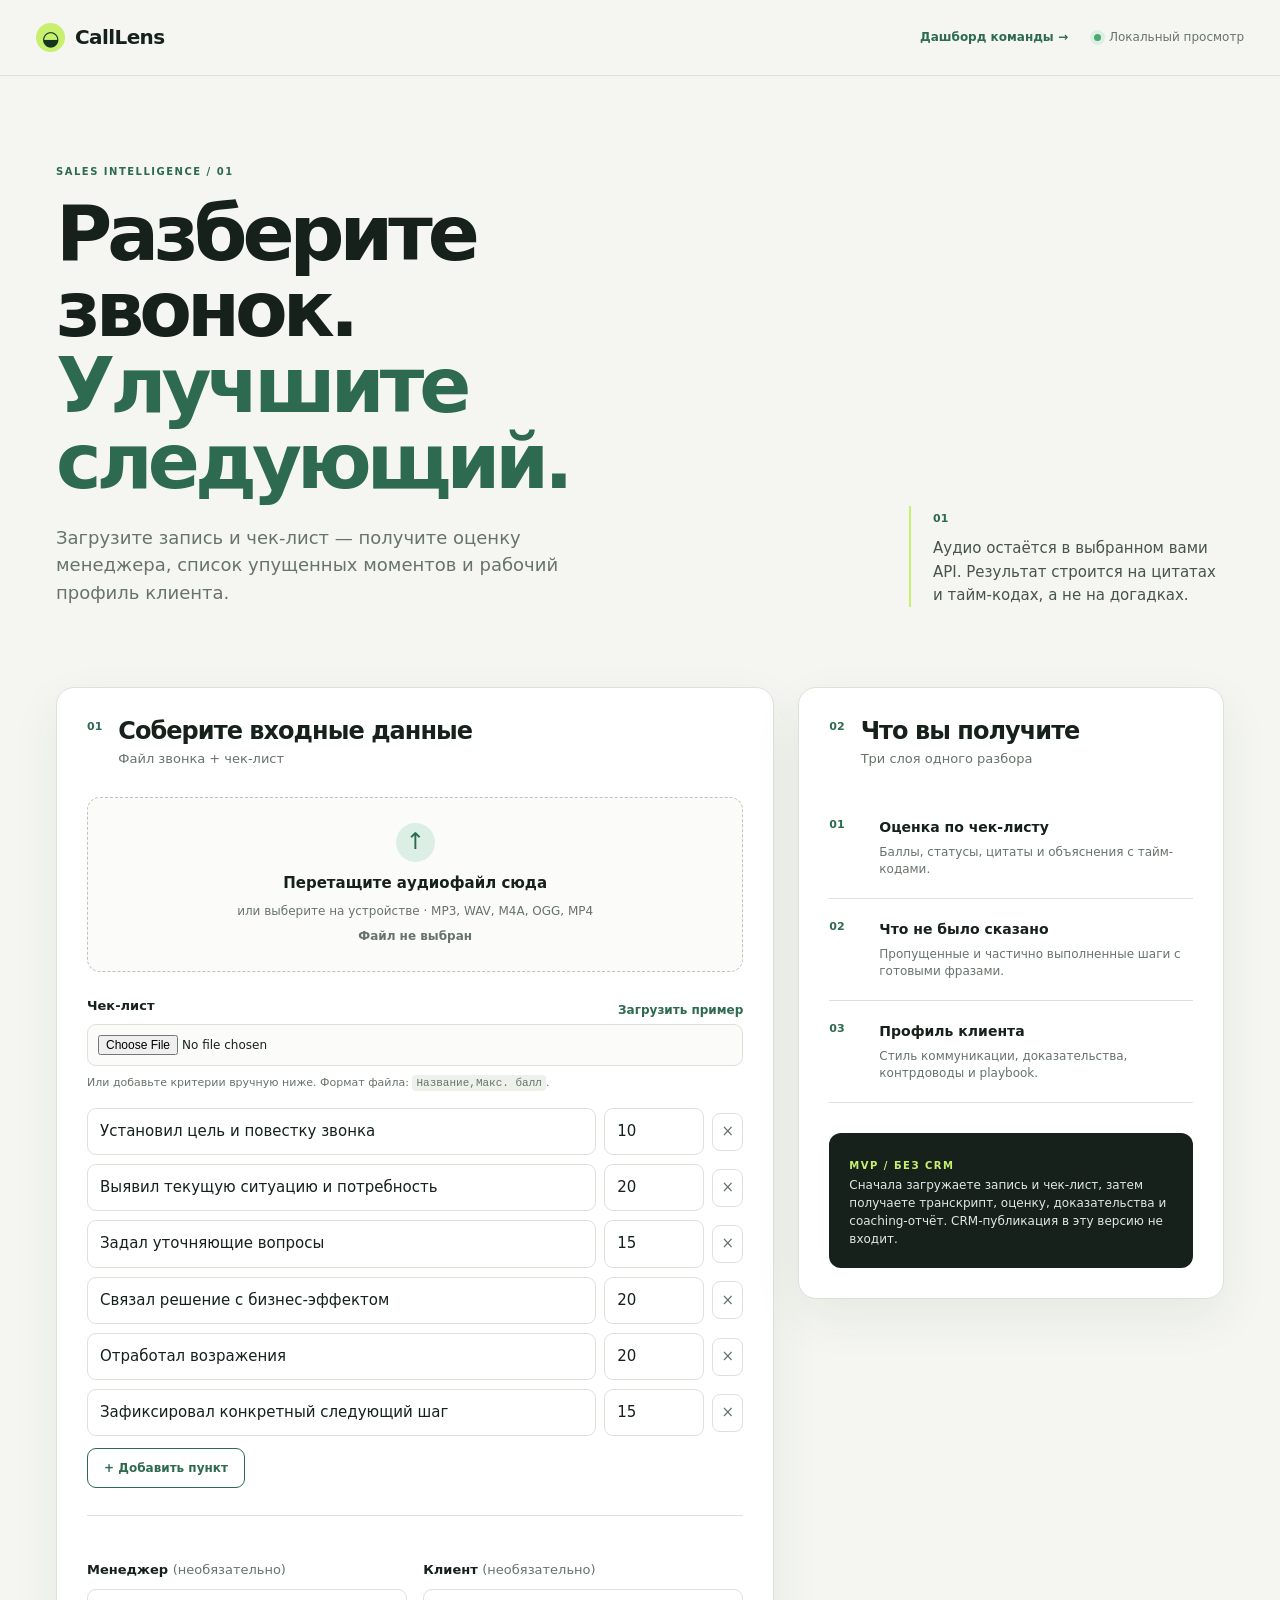
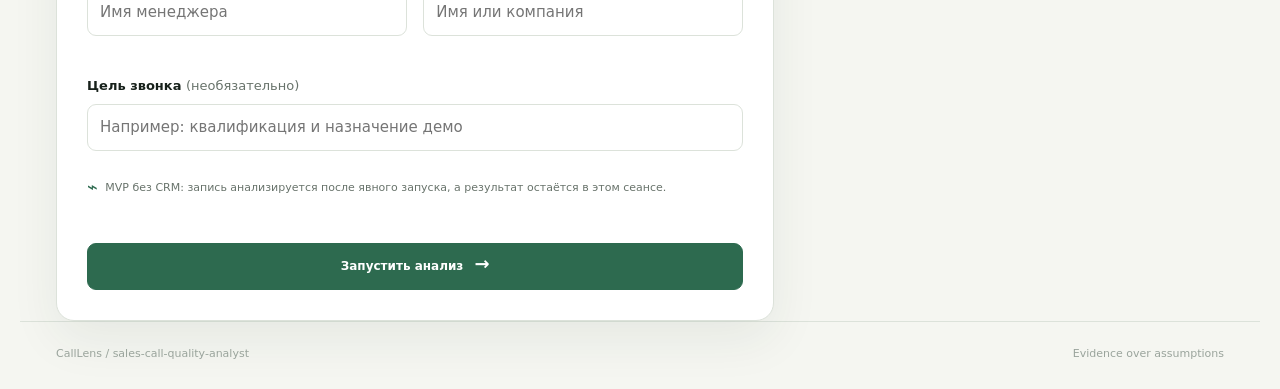
==== index.html @ 2e8944ce "Initial CallLens export" ====
<!doctype html>
<html lang="ru">
<head>
  <meta charset="utf-8" />
  <meta name="viewport" content="width=device-width, initial-scale=1" />
  <title>CallLens — разбор звонков</title>
  <link rel="stylesheet" href="styles.css" />
  <style>
    .form-status{min-height:20px;margin:12px 0 0;font-size:12px;color:var(--muted)}
    .form-status.error{color:#a64942}.form-status.success{color:var(--green)}
    .form-status.info{color:var(--blue)}.dropzone.invalid{border-color:var(--red);background:#fff8f7}
    .primary-button:disabled{opacity:.55;cursor:wait;transform:none}
  </style>
</head>
<body>
  <div class="app-shell">
    <header class="topbar">
      <a class="brand" href="#top" aria-label="CallLens">
        <span class="brand-mark" aria-hidden="true">◒</span>
        <span>CallLens</span>
      </a>
      <div class="topbar-meta"><a href="/dashboard.html" style="color:var(--green);font-weight:800;text-decoration:none;margin-right:18px">Дашборд команды →</a><span class="status-dot"></span><span id="aiStatus">Проверяем режим…</span></div>
    </header>

    <main id="top">
      <section class="hero section-wrap">
        <div class="hero-copy">
          <p class="eyebrow">SALES INTELLIGENCE / 01</p>
          <h1>Разберите звонок.<br><em>Улучшите следующий.</em></h1>
          <p class="hero-lede">Загрузите запись и чек-лист — получите оценку менеджера, список упущенных моментов и рабочий профиль клиента.</p>
        </div>
        <div class="hero-note" aria-label="Описание метода">
          <span class="note-index">01</span>
          <p>Аудио остаётся в выбранном вами API. Результат строится на цитатах и тайм-кодах, а не на догадках.</p>
        </div>
      </section>

      <section class="section-wrap workspace-grid" aria-label="Загрузка и запуск анализа">
        <form id="analysisForm" class="input-card card">
          <div class="card-heading"><span class="step-num">01</span><div><h2>Соберите входные данные</h2><p>Файл звонка + чек-лист</p></div></div>

          <label class="dropzone" id="dropzone" for="audioFile" tabindex="0">
            <input id="audioFile" type="file" accept="audio/mpeg,audio/wav,audio/x-m4a,audio/ogg,video/mp4,.mp3,.wav,.m4a,.ogg,.mp4" hidden />
            <span class="drop-icon" aria-hidden="true">↑</span>
            <strong>Перетащите аудиофайл сюда</strong>
            <span>или выберите на устройстве · MP3, WAV, M4A, OGG, MP4</span>
            <span id="audioMeta" class="file-meta">Файл не выбран</span>
          </label>

          <div class="field-group">
            <div class="field-label-row"><label for="checklistFile">Чек-лист</label><button type="button" class="text-button" id="loadDemoChecklist">Загрузить пример</button></div>
            <input id="checklistFile" type="file" accept=".md,.txt,.csv" />
            <p class="field-hint">Или добавьте критерии вручную ниже. Формат файла: <code>Название,Макс. балл</code>.</p>
          </div>

          <div class="manual-list" id="manualList" aria-live="polite"></div>
          <button type="button" class="secondary-button" id="addCriterion">+ Добавить пункт</button>

          <div class="form-divider"></div>
          <div class="optional-fields">
            <div class="field-group"><label for="managerName">Менеджер <span>(необязательно)</span></label><input id="managerName" type="text" placeholder="Имя менеджера" /></div>
            <div class="field-group"><label for="clientName">Клиент <span>(необязательно)</span></label><input id="clientName" type="text" placeholder="Имя или компания" /></div>
            <div class="field-group full"><label for="callGoal">Цель звонка <span>(необязательно)</span></label><input id="callGoal" type="text" placeholder="Например: квалификация и назначение демо" /></div>
          </div>
          <div class="privacy-line"><span aria-hidden="true">⌁</span> MVP без CRM: запись анализируется после явного запуска, а результат остаётся в этом сеансе.</div>
          <p id="formStatus" class="form-status" role="status" aria-live="polite"></p>
          <button class="primary-button" id="analyzeButton" type="submit">Запустить анализ <span>→</span></button>
        </form>

        <aside class="process-card card">
          <div class="card-heading"><span class="step-num">02</span><div><h2>Что вы получите</h2><p>Три слоя одного разбора</p></div></div>
          <ol class="feature-list">
            <li><span>01</span><div><strong>Оценка по чек-листу</strong><p>Баллы, статусы, цитаты и объяснения с тайм-кодами.</p></div></li>
            <li><span>02</span><div><strong>Что не было сказано</strong><p>Пропущенные и частично выполненные шаги с готовыми фразами.</p></div></li>
            <li><span>03</span><div><strong>Профиль клиента</strong><p>Стиль коммуникации, доказательства, контрдоводы и playbook.</p></div></li>
          </ol>
          <div class="method-note"><span class="mini-label">MVP / БЕЗ CRM</span><p>Сначала загружаете запись и чек-лист, затем получаете транскрипт, оценку, доказательства и coaching-отчёт. CRM-публикация в эту версию не входит.</p></div>
        </aside>
      </section>

      <section id="progressSection" class="section-wrap progress-section hidden" aria-live="polite">
        <div class="progress-header"><div><p class="eyebrow">ANALYSIS / LIVE</p><h2>Разбираем звонок</h2></div><span id="progressPercent">0%</span></div>
        <div class="progress-track"><div id="progressBar"></div></div>
        <div class="progress-steps" id="progressSteps"><span class="active">Загрузка</span><span>Транскрибация</span><span>Чек-лист</span><span>Психотип</span><span>Готово</span></div>
        <p id="progressHint" class="progress-hint">Подготавливаем файл…</p>
      </section>

      <section id="resultsSection" class="section-wrap results-section hidden" aria-live="polite">
        <div class="results-topline"><div><p class="eyebrow">REPORT / COMPLETE</p><h2>Разбор готов</h2><p id="reportMeta" class="muted"></p></div><div class="export-actions"><button id="copyReport" class="secondary-button">Скопировать</button><button id="downloadReport" class="secondary-button">Скачать .md</button><button id="printReport" class="primary-button compact">Скачать PDF <span>↗</span></button></div></div>
        <div id="roleWarning" class="warning-banner hidden" role="status">Роли не удалось надёжно определить. В отчёте используются Speaker 1 / Speaker 2, поэтому менеджерские баллы могут быть неточными.</div>
        <div class="results-grid">
          <article class="result-card card score-card" id="scoreCard"></article>
          <article class="result-card card profile-card" id="profileCard"></article>
        </div>
        <article class="result-card card omissions-card" id="omissionsCard"></article>
        <article class="result-card card coaching-card" id="coachingCard"></article>
        <article class="result-card card transcript-card" id="transcriptCard"></article>
      </section>
    </main>
    <footer class="footer section-wrap"><span>CallLens / sales-call-quality-analyst</span><span>Evidence over assumptions</span></footer>
  </div>
  <script src="app.js"></script>
</body>
</html>
---- styles.css ----
:root{--ink:#17211b;--muted:#68736b;--paper:#f5f6f1;--card:#fff;--line:#dce2da;--green:#2d6a4f;--mint:#dcefe5;--lime:#c8ef6d;--orange:#e78b52;--red:#d8665d;--gray:#eef0ec;--blue:#617ea8;--shadow:0 18px 50px rgba(35,55,41,.07);font-family:Inter,ui-sans-serif,system-ui,-apple-system,BlinkMacSystemFont,"Segoe UI",sans-serif}*{box-sizing:border-box}html{scroll-behavior:smooth}body{margin:0;background:var(--paper);color:var(--ink);font-size:15px;line-height:1.55}button,input{font:inherit}.app-shell{min-height:100vh}.section-wrap{max-width:1240px;margin:0 auto;padding-left:36px;padding-right:36px}.topbar{height:76px;display:flex;align-items:center;justify-content:space-between;padding:0 36px;border-bottom:1px solid var(--line);background:rgba(245,246,241,.86);backdrop-filter:blur(16px);position:sticky;top:0;z-index:5}.brand{display:flex;gap:10px;align-items:center;color:var(--ink);font-weight:800;letter-spacing:-.03em;text-decoration:none;font-size:20px}.brand-mark{display:grid;place-items:center;background:var(--lime);border-radius:50%;width:29px;height:29px;color:#15351f}.topbar-meta{font-size:12px;color:var(--muted);display:flex;align-items:center;gap:8px}.status-dot{width:7px;height:7px;background:#4aa870;border-radius:50%;box-shadow:0 0 0 4px #dcefe5}.hero{padding-top:88px;padding-bottom:80px;display:grid;grid-template-columns:1.5fr 1fr;gap:80px;align-items:end}.eyebrow,.mini-label{font-size:10px;letter-spacing:.15em;color:var(--green);font-weight:800;margin:0 0 16px}.hero h1{font-size:clamp(42px,6vw,78px);line-height:.99;letter-spacing:-.065em;margin:0 0 24px;max-width:750px}.hero h1 em{color:var(--green);font-style:normal}.hero-lede{font-size:18px;color:var(--muted);max-width:560px;margin:0}.hero-note{border-left:2px solid var(--lime);padding-left:22px;max-width:315px;margin-left:auto}.note-index,.step-num{font-size:11px;color:var(--green);font-weight:800}.hero-note p{margin:8px 0 0;color:#48534b}.workspace-grid{display:grid;grid-template-columns:1.35fr .8fr;gap:24px;align-items:start}.card{background:var(--card);border:1px solid var(--line);border-radius:18px;box-shadow:var(--shadow)}.input-card,.process-card{padding:30px}.card-heading{display:flex;gap:16px;align-items:flex-start;margin-bottom:28px}.card-heading h2,.results-topline h2,.progress-header h2{font-size:24px;letter-spacing:-.04em;margin:0 0 4px;line-height:1.1}.card-heading p{color:var(--muted);margin:0;font-size:13px}.dropzone{border:1px dashed #b8c7ba;border-radius:13px;min-height:175px;display:flex;flex-direction:column;align-items:center;justify-content:center;gap:7px;text-align:center;cursor:pointer;transition:.2s;background:#fbfcfa}.dropzone:hover,.dropzone:focus-visible,.dropzone.dragging{border-color:var(--green);background:#f2faf4;outline:none}.drop-icon{height:39px;width:39px;display:grid;place-items:center;border-radius:50%;background:var(--mint);font-size:23px;color:var(--green);margin-bottom:3px}.dropzone strong{font-size:15px}.dropzone>span:not(.drop-icon){font-size:12px;color:var(--muted)}.dropzone .file-meta{color:var(--green);font-weight:700;min-height:18px}.field-group{margin-top:24px}.field-group label{font-weight:700;font-size:13px;display:block;margin-bottom:8px}.field-group label span{font-weight:400;color:var(--muted)}.field-label-row{display:flex;justify-content:space-between;align-items:center}.text-button{border:0;background:none;color:var(--green);font-size:12px;font-weight:700;cursor:pointer;padding:0}.field-group input[type=file]{width:100%;border:1px solid var(--line);border-radius:9px;padding:10px;background:#fbfcfa;font-size:12px}.field-group input[type=text],.criterion-row input{width:100%;border:1px solid var(--line);border-radius:9px;padding:11px 12px;background:#fff;color:var(--ink);outline:none}.field-group input:focus,.criterion-row input:focus{border-color:var(--green);box-shadow:0 0 0 3px var(--mint)}.field-hint{color:var(--muted);font-size:11px;margin:8px 0 0}.field-hint code{background:var(--gray);padding:2px 4px;border-radius:4px}.manual-list{display:grid;gap:9px;margin-top:16px}.criterion-row{display:grid;grid-template-columns:1fr 100px 31px;gap:8px;align-items:center}.criterion-row button{border:1px solid var(--line);background:white;border-radius:8px;height:38px;cursor:pointer;color:var(--muted)}.secondary-button,.primary-button{border:1px solid var(--green);border-radius:9px;min-height:40px;padding:0 16px;cursor:pointer;font-weight:800;font-size:12px;transition:.2s}.secondary-button{background:#fff;color:var(--green)}.secondary-button:hover{background:var(--mint)}.primary-button{background:var(--green);color:white;border-color:var(--green)}.primary-button:hover{background:#21553e;transform:translateY(-1px)}.primary-button.compact{min-height:38px}.primary-button span{font-size:18px;line-height:0;margin-left:7px}.manual-list+.secondary-button{margin-top:12px}.form-divider{height:1px;background:var(--line);margin:27px 0 20px}.optional-fields{display:grid;grid-template-columns:1fr 1fr;gap:16px}.optional-fields .full{grid-column:1/-1}.privacy-line{margin:22px 0;color:var(--muted);font-size:11px}.privacy-line span{color:var(--green);font-size:18px;vertical-align:-2px;margin-right:4px}.input-card>.primary-button{width:100%;height:47px}.feature-list{list-style:none;padding:0;margin:6px 0 30px}.feature-list li{display:grid;grid-template-columns:35px 1fr;gap:15px;padding:19px 0;border-bottom:1px solid var(--line)}.feature-list li>span{font-size:11px;font-weight:800;color:var(--green)}.feature-list strong{font-size:14px}.feature-list p{margin:5px 0 0;color:var(--muted);font-size:12px;line-height:1.45}.method-note{border-radius:12px;background:var(--ink);color:white;padding:20px}.method-note .mini-label{color:var(--lime);margin-bottom:8px}.method-note p{font-size:12px;line-height:1.5;margin:0;color:#e1e8e2}.hidden{display:none!important}.progress-section{padding-top:55px;padding-bottom:80px}.progress-header{display:flex;justify-content:space-between;align-items:flex-end}.progress-header>span{font-size:32px;letter-spacing:-.05em;color:var(--green);font-weight:800}.progress-track{height:8px;background:#dde6de;border-radius:10px;overflow:hidden;margin:25px 0 12px}.progress-track div{height:100%;width:0;background:var(--green);border-radius:10px;transition:width .45s ease}.progress-steps{display:flex;justify-content:space-between;color:#a0aaa2;font-size:11px}.progress-steps .active{color:var(--green);font-weight:800}.progress-hint{color:var(--muted);font-size:12px}.results-section{padding-top:64px;padding-bottom:80px}.results-topline{display:flex;justify-content:space-between;align-items:flex-end;margin-bottom:24px}.results-topline h2{font-size:38px}.muted{color:var(--muted);font-size:13px;margin:7px 0 0}.export-actions{display:flex;gap:8px;flex-wrap:wrap}.warning-banner{background:#fff3dd;color:#7a5b19;border:1px solid #f0d79e;border-radius:10px;padding:13px 15px;font-size:12px;margin-bottom:18px}.results-grid{display:grid;grid-template-columns:1.2fr .8fr;gap:18px}.result-card{padding:26px;margin-bottom:18px}.result-card h3{font-size:17px;letter-spacing:-.02em;margin:0 0 5px}.result-kicker{font-size:10px;letter-spacing:.13em;color:var(--green);font-weight:800;margin:0 0 12px}.score-summary{display:grid;grid-template-columns:1fr 1fr;gap:12px;margin:22px 0}.score-tile{border:1px solid var(--line);border-radius:12px;padding:17px;background:#fcfdfb}.score-tile .label{font-size:11px;color:var(--muted)}.score-tile strong{display:block;font-size:30px;letter-spacing:-.06em;margin-top:4px}.score-tile.highlight{background:var(--green);color:white;border-color:var(--green)}.score-tile.highlight .label{color:#c9e5d3}.score-tile.highlight strong{color:var(--lime)}.criteria-table{width:100%;border-collapse:collapse;font-size:12px}.criteria-table th{text-align:left;color:var(--muted);font-size:10px;text-transform:uppercase;letter-spacing:.08em;padding:10px 8px;border-bottom:1px solid var(--line)}.criteria-table td{padding:13px 8px;border-bottom:1px solid #edf0ec;vertical-align:top}.criteria-table td:first-child{font-weight:700}.status-pill{display:inline-block;border-radius:99px;padding:3px 8px;font-size:10px;font-weight:800;white-space:nowrap}.status-pass{background:#dcefe5;color:#286342}.status-partial{background:#fff0cf;color:#8a6419}.status-fail{background:#f9dfdc;color:#a64942}.status-na{background:#eef0ec;color:#69726b}.quote{color:#4e5a51;font-style:italic;line-height:1.4}.quote small{display:block;color:var(--green);font-style:normal;margin-top:4px}.scorebar{height:7px;background:#edf0ec;border-radius:10px;overflow:hidden;margin-top:7px}.scorebar>span{display:block;height:100%;background:var(--green);border-radius:10px}.profile-badge{display:inline-flex;align-items:center;gap:8px;background:var(--mint);color:var(--green);padding:7px 10px;border-radius:99px;font-size:12px;font-weight:800;margin:10px 0 17px}.confidence{font-size:12px;color:var(--muted);margin:0 0 18px}.evidence-list,.omission-list{display:grid;gap:10px;padding:0;margin:0;list-style:none}.evidence-list li,.omission-list li{border-left:3px solid var(--lime);padding:9px 0 9px 12px;font-size:12px}.evidence-list li strong,.omission-list li strong{display:block;font-size:11px;margin-bottom:3px}.counter-note{background:#f7f5ef;border-radius:10px;padding:13px;margin-top:17px;font-size:12px;color:#66624f}.playbook{margin-top:20px;border-top:1px solid var(--line);padding-top:16px}.playbook-row{display:grid;grid-template-columns:120px 1fr;gap:12px;padding:9px 0;border-bottom:1px solid #edf0ec;font-size:12px}.playbook-row strong{color:var(--green);font-size:11px;text-transform:uppercase;letter-spacing:.06em}.omissions-columns{display:grid;grid-template-columns:1fr 1fr;gap:22px;margin-top:18px}.omissions-columns h4{margin:0 0 10px;font-size:13px}.transcript-toggle{cursor:pointer;color:var(--green);font-weight:800;font-size:12px}.transcript-body{max-height:360px;overflow:auto;background:#f9faf8;border:1px solid var(--line);padding:16px;border-radius:9px;font-size:12px;white-space:pre-wrap;margin-top:15px}.footer{border-top:1px solid var(--line);padding-top:23px;padding-bottom:28px;display:flex;justify-content:space-between;color:#9aa49c;font-size:11px}@media(max-width:850px){.hero,.workspace-grid,.results-grid{grid-template-columns:1fr;gap:34px}.hero{padding-top:60px}.hero-note{margin-left:0}.results-topline{align-items:flex-start;gap:20px;flex-direction:column}.section-wrap{padding-left:18px;padding-right:18px}.topbar{padding:0 18px}.input-card,.process-card,.result-card{padding:20px}.criteria-table{display:block;overflow-x:auto}.omissions-columns{grid-template-columns:1fr}.optional-fields{grid-template-columns:1fr}.optional-fields .full{grid-column:auto}.export-actions{width:100%}.export-actions button{flex:1}.progress-steps{font-size:9px}.hero h1{font-size:47px}}@media print{body{background:white}.topbar,.hero,.workspace-grid,.progress-section,.footer,.export-actions,.warning-banner{display:none!important}.results-section{display:block!important;padding:0}.card{box-shadow:none;border:1px solid #ddd}.results-grid{grid-template-columns:1fr 1fr}.result-card{break-inside:avoid}.transcript-card{display:none!important}}
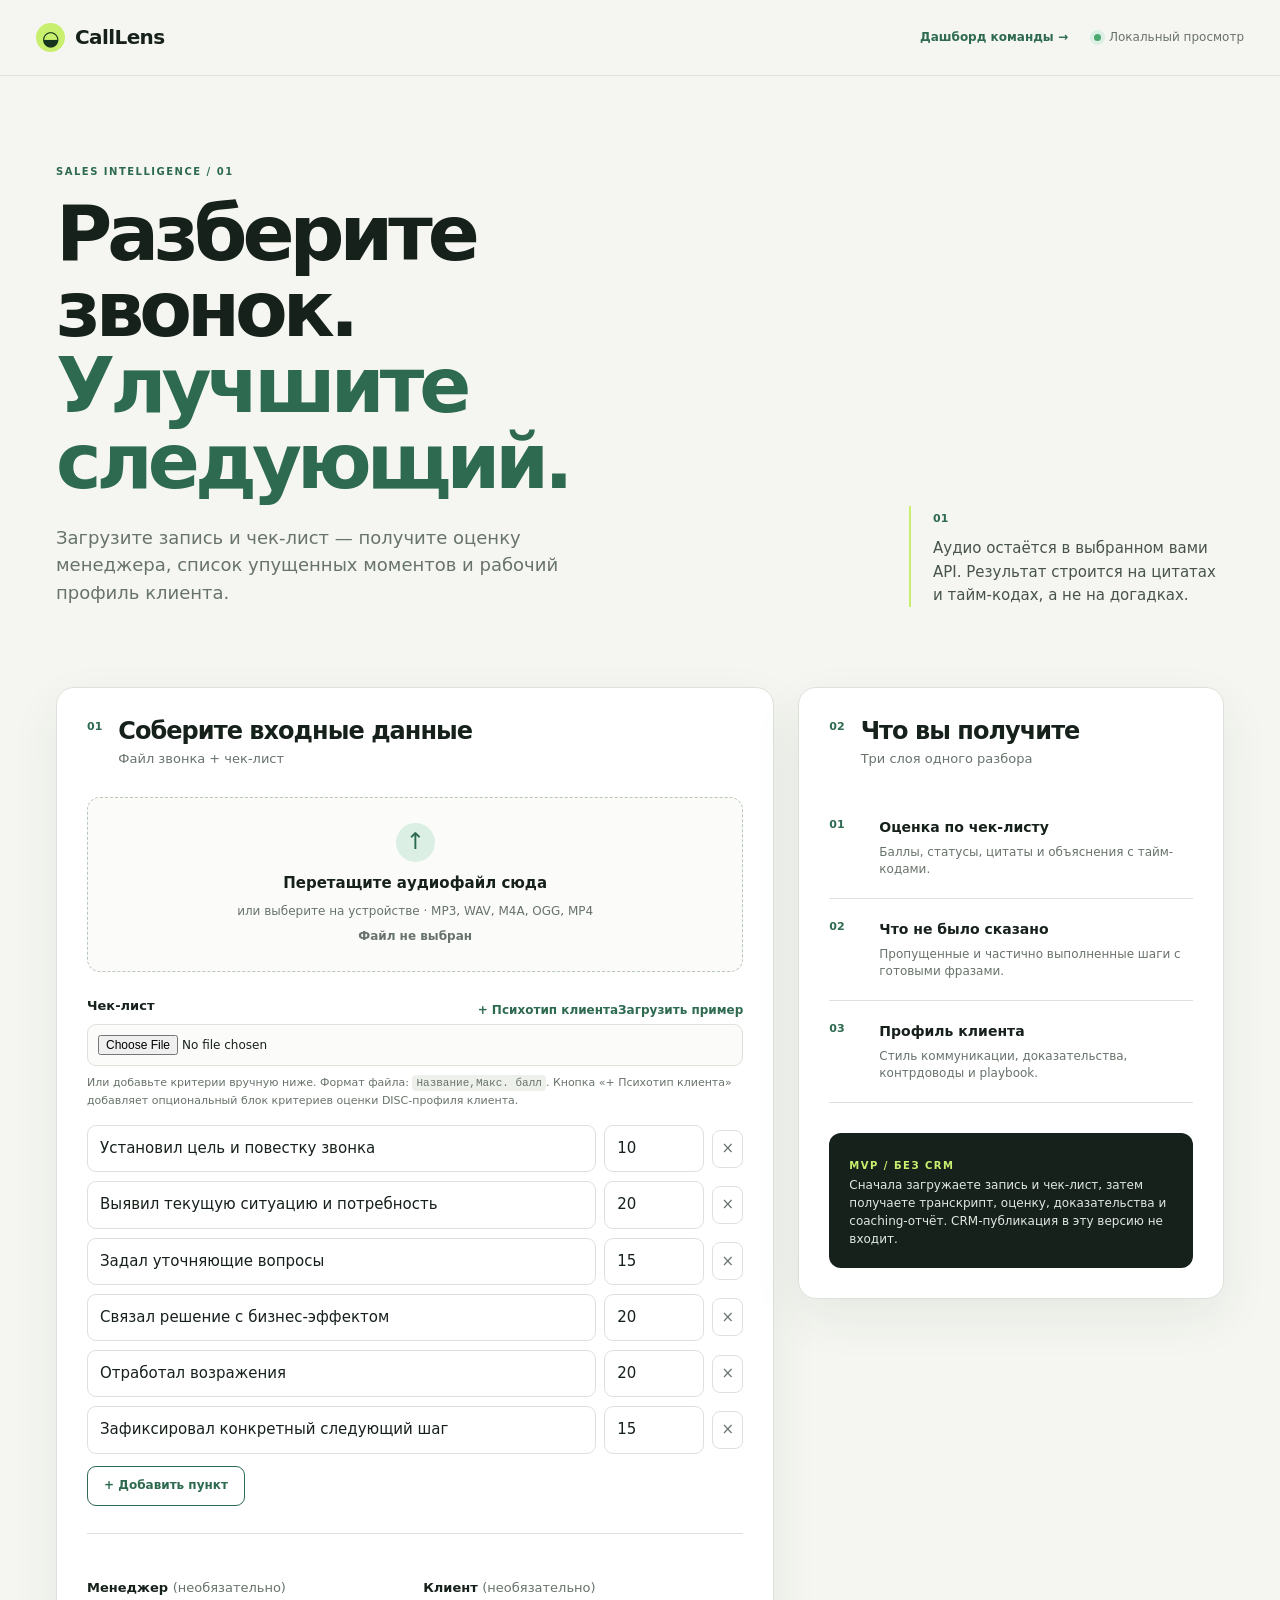
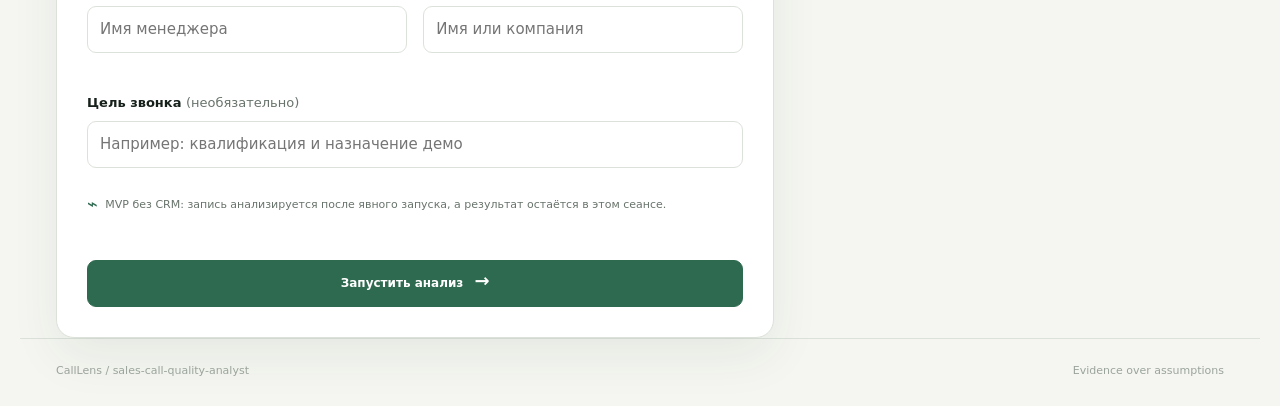
==== commit 51055ad6: "feat(ui): render DISC/Big Five psychotype block and add optional checklist block 'Психотип клиента'" ====
--- a/index.html
+++ b/index.html
@@ -48,9 +48,9 @@
           </label>
 
           <div class="field-group">
-            <div class="field-label-row"><label for="checklistFile">Чек-лист</label><button type="button" class="text-button" id="loadDemoChecklist">Загрузить пример</button></div>
+            <div class="field-label-row"><label for="checklistFile">Чек-лист</label><span><button type="button" class="text-button" id="addPsychotypeBlock">+ Психотип клиента</button><button type="button" class="text-button" id="loadDemoChecklist">Загрузить пример</button></span></div>
             <input id="checklistFile" type="file" accept=".md,.txt,.csv" />
-            <p class="field-hint">Или добавьте критерии вручную ниже. Формат файла: <code>Название,Макс. балл</code>.</p>
+            <p class="field-hint">Или добавьте критерии вручную ниже. Формат файла: <code>Название,Макс. балл</code>. Кнопка «+ Психотип клиента» добавляет опциональный блок критериев оценки DISC-профиля клиента.</p>
           </div>
 
           <div class="manual-list" id="manualList" aria-live="polite"></div>
